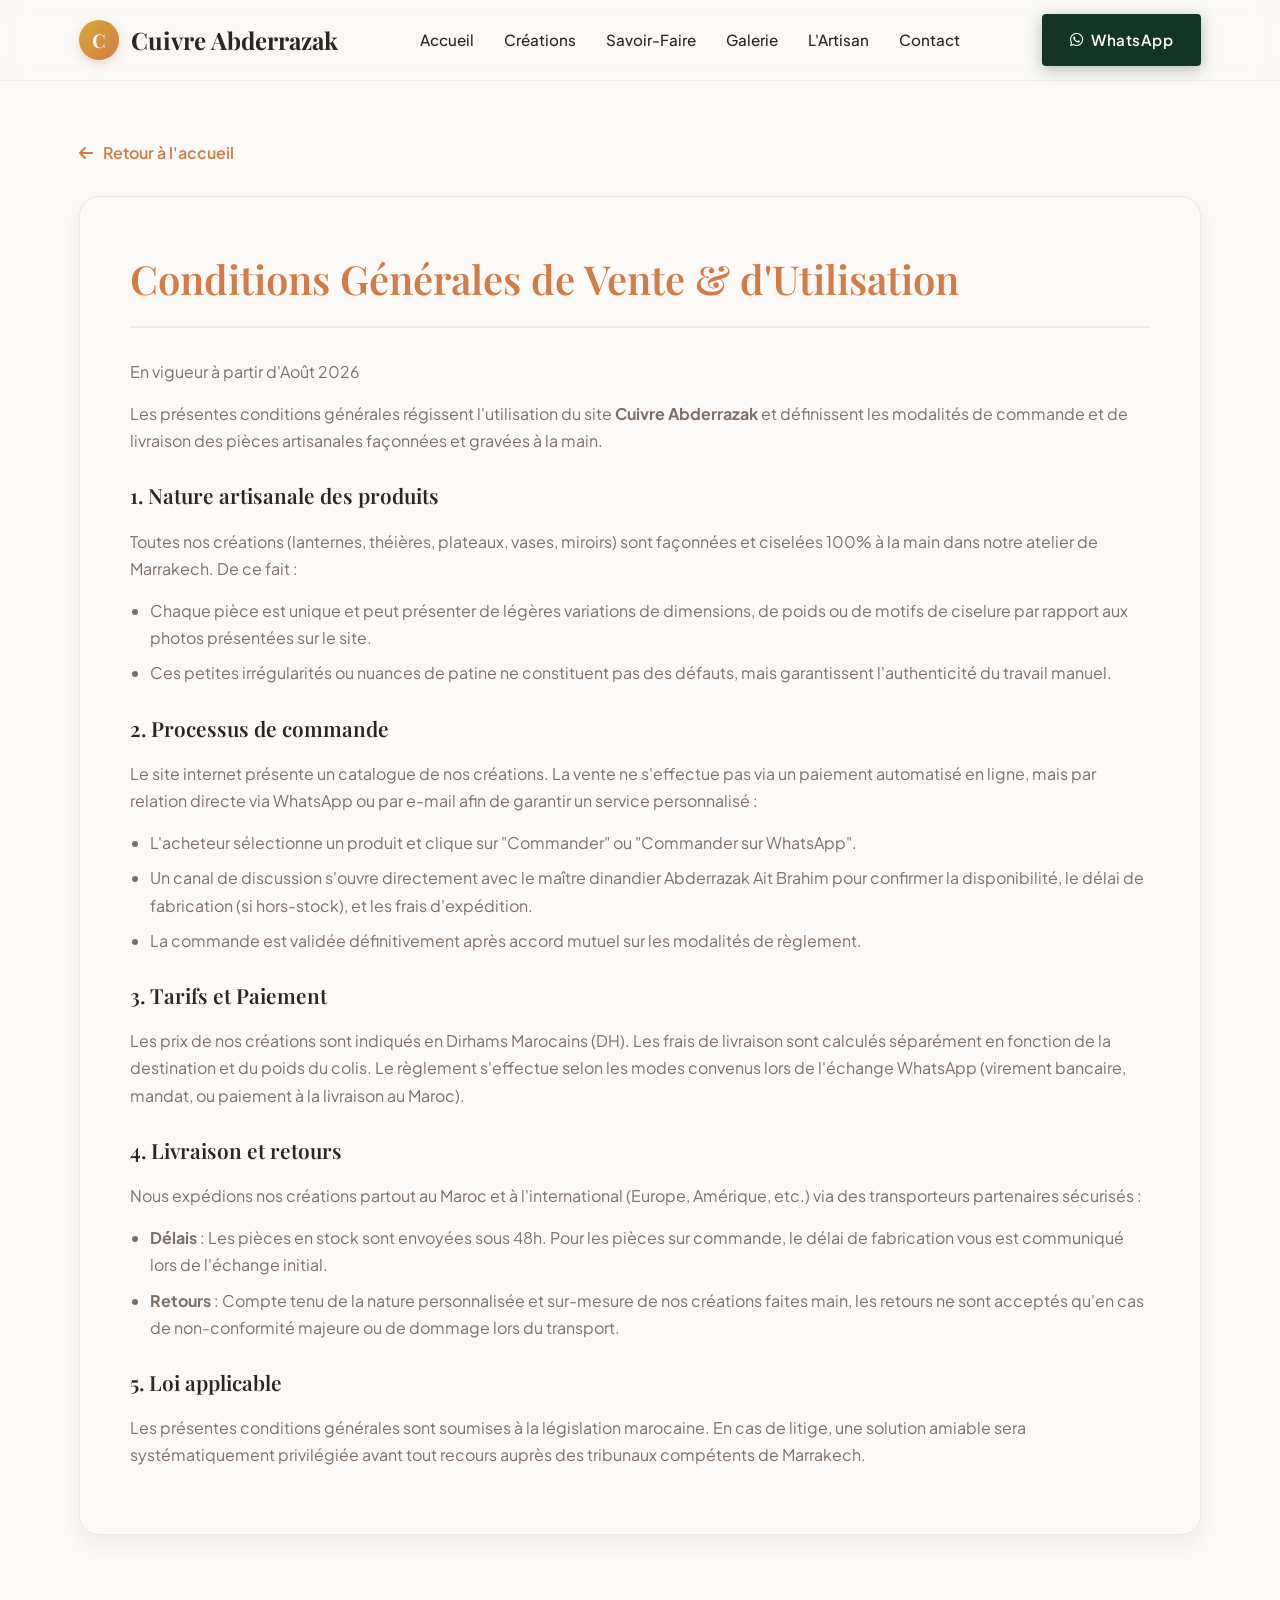
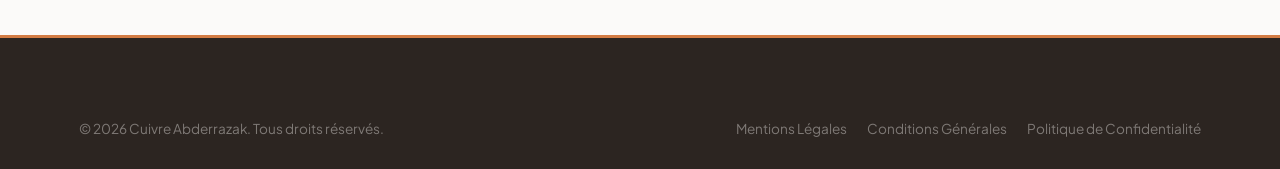
==== conditions-generales.html @ 9bb90248 "update website and add new images" ====
<!DOCTYPE html>
<html lang="fr">
<head>
    <meta charset="UTF-8">
    <meta name="viewport" content="width=device-width, initial-scale=1.0">
    <title>Conditions Générales - Cuivre Abderrazak</title>
    <!-- Google Fonts -->
    <link rel="preconnect" href="https://fonts.googleapis.com">
    <link rel="preconnect" href="https://fonts.gstatic.com" crossorigin>
    <!-- FontAwesome -->
    <link rel="stylesheet" href="https://cdnjs.cloudflare.com/ajax/libs/font-awesome/6.4.0/css/all.min.css">
    <!-- Custom CSS -->
    <link rel="stylesheet" href="styles.css">
    <style>
        .legal-section {
            padding: 140px 0 100px 0;
            background-color: var(--bg-primary);
        }
        .legal-card {
            background-color: var(--bg-primary);
            border: 1px solid rgba(210, 125, 70, 0.15);
            border-radius: var(--border-radius-lg);
            padding: 50px;
            box-shadow: var(--shadow-md);
        }
        .legal-card h1 {
            font-size: 2.5rem;
            color: var(--color-copper);
            margin-bottom: 30px;
            font-family: var(--font-heading);
            border-bottom: 2px solid var(--color-copper-alpha);
            padding-bottom: 15px;
        }
        .legal-card h3 {
            font-size: 1.3rem;
            color: var(--text-main);
            margin: 25px 0 15px 0;
            font-family: var(--font-heading);
        }
        .legal-card p, .legal-card ul {
            color: var(--text-muted);
            font-size: 1rem;
            margin-bottom: 15px;
            line-height: 1.7;
        }
        .legal-card ul {
            padding-left: 20px;
        }
        .legal-card li {
            margin-bottom: 8px;
        }
        .back-home {
            display: inline-flex;
            align-items: center;
            gap: 10px;
            color: var(--color-copper);
            font-weight: 600;
            margin-bottom: 30px;
            transition: var(--transition-fast);
        }
        .back-home:hover {
            color: var(--color-copper-dark);
            transform: translateX(-5px);
        }
    </style>
</head>
<body class="bg-textured">

    <!-- HEADER / NAVIGATION -->
    <header>
        <div class="container header-container">
            <a href="index.html" class="logo">
                <div class="logo-icon">C</div>
                <span>Cuivre Abderrazak</span>
            </a>
            <nav>
                <ul class="nav-links">
                    <li><a href="index.html#accueil">Accueil</a></li>
                    <li><a href="index.html#produits">Créations</a></li>
                    <li><a href="index.html#savoir-faire">Savoir-Faire</a></li>
                    <li><a href="index.html#galerie">Galerie</a></li>
                    <li><a href="index.html#a-propos">L'Artisan</a></li>
                    <li><a href="index.html#contact">Contact</a></li>
                </ul>
            </nav>
            <div class="nav-actions">
                <a href="https://wa.me/212670190161" target="_blank" class="btn btn-green btn-sm">
                    <i class="fa-brands fa-whatsapp"></i> WhatsApp
                </a>
            </div>
        </div>
    </header>

    <!-- LEGAL CONTENT -->
    <section class="legal-section">
        <div class="container">
            <a href="index.html" class="back-home"><i class="fa-solid fa-arrow-left"></i> Retour à l'accueil</a>
            
            <div class="legal-card">
                <h1>Conditions Générales de Vente & d'Utilisation</h1>
                <p>En vigueur à partir d'Août 2026</p>
                <p>
                    Les présentes conditions générales régissent l'utilisation du site <strong>Cuivre Abderrazak</strong> et définissent les modalités de commande et de livraison des pièces artisanales façonnées et gravées à la main.
                </p>

                <h3>1. Nature artisanale des produits</h3>
                <p>
                    Toutes nos créations (lanternes, théières, plateaux, vases, miroirs) sont façonnées et ciselées 100% à la main dans notre atelier de Marrakech. De ce fait :
                </p>
                <ul>
                    <li>Chaque pièce est unique et peut présenter de légères variations de dimensions, de poids ou de motifs de ciselure par rapport aux photos présentées sur le site.</li>
                    <li>Ces petites irrégularités ou nuances de patine ne constituent pas des défauts, mais garantissent l'authenticité du travail manuel.</li>
                </ul>

                <h3>2. Processus de commande</h3>
                <p>
                    Le site internet présente un catalogue de nos créations. La vente ne s'effectue pas via un paiement automatisé en ligne, mais par relation directe via WhatsApp ou par e-mail afin de garantir un service personnalisé :
                </p>
                <ul>
                    <li>L'acheteur sélectionne un produit et clique sur "Commander" ou "Commander sur WhatsApp".</li>
                    <li>Un canal de discussion s'ouvre directement avec le maître dinandier Abderrazak Ait Brahim pour confirmer la disponibilité, le délai de fabrication (si hors-stock), et les frais d'expédition.</li>
                    <li>La commande est validée définitivement après accord mutuel sur les modalités de règlement.</li>
                </ul>

                <h3>3. Tarifs et Paiement</h3>
                <p>
                    Les prix de nos créations sont indiqués en Dirhams Marocains (DH). Les frais de livraison sont calculés séparément en fonction de la destination et du poids du colis. Le règlement s'effectue selon les modes convenus lors de l'échange WhatsApp (virement bancaire, mandat, ou paiement à la livraison au Maroc).
                </p>

                <h3>4. Livraison et retours</h3>
                <p>
                    Nous expédions nos créations partout au Maroc et à l'international (Europe, Amérique, etc.) via des transporteurs partenaires sécurisés :
                </p>
                <ul>
                    <li><strong>Délais</strong> : Les pièces en stock sont envoyées sous 48h. Pour les pièces sur commande, le délai de fabrication vous est communiqué lors de l'échange initial.</li>
                    <li><strong>Retours</strong> : Compte tenu de la nature personnalisée et sur-mesure de nos créations faites main, les retours ne sont acceptés qu'en cas de non-conformité majeure ou de dommage lors du transport.</li>
                </ul>

                <h3>5. Loi applicable</h3>
                <p>
                    Les présentes conditions générales sont soumises à la législation marocaine. En cas de litige, une solution amiable sera systématiquement privilégiée avant tout recours auprès des tribunaux compétents de Marrakech.
                </p>
            </div>
        </div>
    </section>

    <!-- FOOTER -->
    <footer>
        <div class="container footer-bottom" style="border-top: none; padding-top: 0;">
            <p>&copy; 2026 Cuivre Abderrazak. Tous droits réservés.</p>
            <div class="footer-bottom-links">
                <a href="mentions-legales.html">Mentions Légales</a>
                <a href="conditions-generales.html">Conditions Générales</a>
                <a href="politique-confidentialite.html">Politique de Confidentialité</a>
            </div>
        </div>
    </footer>

</body>
</html>
---- styles.css ----
/* ==========================================================================
   DESIGN SYSTEM & VARIABLES
   ========================================================================== */
@import url('https://fonts.googleapis.com/css2?family=Plus+Jakarta+Sans:wght@300;400;500;600;700&family=Playfair+Display:ital,wght@0,400;0,500;0,600;0,700;1,400&display=swap');

:root {
    /* Colors */
    --bg-primary: hsl(38, 20%, 98%);      /* Off-white / Blanc cassé */
    --bg-secondary: hsl(38, 15%, 95%);    /* Warm sand / Sable chaud */
    --color-copper: hsl(23, 62%, 55%);    /* Main copper / Cuivre */
    --color-copper-dark: hsl(23, 62%, 40%);
    --color-copper-light: hsl(23, 62%, 75%);
    --color-copper-alpha: rgba(210, 125, 70, 0.15);
    --color-gold: hsl(45, 64%, 52%);      /* Moroccan Gold / Or */
    --color-gold-dark: hsl(45, 64%, 40%);
    --color-green: hsl(150, 49%, 14%);    /* Deep green / Vert profond */
    --color-green-light: hsl(150, 49%, 25%);
    --text-main: hsl(24, 15%, 15%);       /* Dark charcoal brown / Brun sombre */
    --text-muted: hsl(24, 10%, 45%);      /* Subdued brown / Muted text */
    --text-light: hsl(38, 20%, 98%);
    
    /* Layout & Shadows */
    --font-heading: 'Playfair Display', Georgia, serif;
    --font-body: 'Plus Jakarta Sans', sans-serif;
    --shadow-sm: 0 4px 6px rgba(44, 37, 32, 0.03);
    --shadow-md: 0 10px 25px rgba(44, 37, 32, 0.06);
    --shadow-lg: 0 20px 40px rgba(44, 37, 32, 0.1);
    --border-radius-sm: 4px;
    --border-radius-md: 10px;
    --border-radius-lg: 20px;
    --transition-smooth: 0.4s cubic-bezier(0.25, 1, 0.5, 1);
    --transition-fast: 0.2s ease;
    
    /* SVG Moroccan pattern background (Tileable) */
    --moroccan-pattern: url("data:image/svg+xml,%3Csvg width='80' height='80' viewBox='0 0 80 80' xmlns='http://www.w3.org/2000/svg'%3E%3Cpath d='M40 0l40 40-40 40L0 40zM40 10l30 30-30 30-30-30zm0 10l20 20-20 20-20-20zm0 10l10 10-10 10-10-10z' fill='%23d27d46' fill-opacity='0.02' fill-rule='evenodd'/%3E%3C/svg%3E");
}

/* ==========================================================================
   BASE STYLES & RESET
   ========================================================================== */
* {
    box-sizing: border-box;
    margin: 0;
    padding: 0;
}

html {
    scroll-behavior: smooth;
    font-size: 16px;
}

body {
    font-family: var(--font-body);
    background-color: var(--bg-primary);
    color: var(--text-main);
    line-height: 1.6;
    overflow-x: hidden;
}

/* Moroccan background texture layer on body or main wrappers */
.bg-textured {
    background-image: var(--moroccan-pattern);
    background-repeat: repeat;
}

h1, h2, h3, h4, h5, h6 {
    font-family: var(--font-heading);
    color: var(--text-main);
    font-weight: 600;
}

a {
    text-decoration: none;
    color: inherit;
    transition: var(--transition-fast);
}

img {
    max-width: 100%;
    height: auto;
    display: block;
}

input, textarea, select, button {
    font-family: inherit;
}

/* Container */
.container {
    width: 90%;
    max-width: 1200px;
    margin: 0 auto;
    padding: 0 15px;
}

/* Section Common Styles */
section {
    padding: 100px 0;
    position: relative;
}

.section-header {
    text-align: center;
    margin-bottom: 60px;
}

.section-header h2 {
    font-size: 2.5rem;
    position: relative;
    display: inline-block;
    padding-bottom: 15px;
    margin-bottom: 15px;
}

.section-header h2::after {
    content: '';
    position: absolute;
    bottom: 0;
    left: 50%;
    transform: translateX(-50%);
    width: 60px;
    height: 3px;
    background-color: var(--color-copper);
}

.section-header p {
    color: var(--text-muted);
    font-size: 1.1rem;
    max-width: 600px;
    margin: 0 auto;
}

/* Custom Scrollbar */
::-webkit-scrollbar {
    width: 10px;
}

::-webkit-scrollbar-track {
    background: var(--bg-primary);
}

::-webkit-scrollbar-thumb {
    background: var(--color-copper-light);
    border-radius: 5px;
}

::-webkit-scrollbar-thumb:hover {
    background: var(--color-copper);
}

/* Buttons */
.btn {
    display: inline-flex;
    align-items: center;
    justify-content: center;
    padding: 14px 28px;
    font-weight: 600;
    font-size: 0.95rem;
    border-radius: var(--border-radius-sm);
    cursor: pointer;
    transition: var(--transition-smooth);
    border: none;
    letter-spacing: 0.5px;
    gap: 8px;
}

.btn-primary {
    background-color: var(--color-copper);
    color: var(--text-light);
    box-shadow: 0 4px 15px rgba(210, 125, 70, 0.3);
}

.btn-primary:hover {
    background-color: var(--color-copper-dark);
    transform: translateY(-2px);
    box-shadow: 0 6px 20px rgba(210, 125, 70, 0.4);
}

.btn-secondary {
    background-color: transparent;
    color: var(--text-main);
    border: 2px solid var(--color-copper);
}

.btn-secondary:hover {
    background-color: var(--color-copper);
    color: var(--text-light);
    transform: translateY(-2px);
}

.btn-green {
    background-color: var(--color-green);
    color: var(--text-light);
    box-shadow: 0 4px 15px rgba(18, 53, 36, 0.3);
}

.btn-green:hover {
    background-color: var(--color-green-light);
    transform: translateY(-2px);
}

.btn-link {
    background: none;
    border: none;
    color: var(--color-copper);
    padding: 0;
    font-weight: 600;
    position: relative;
}

.btn-link::after {
    content: '';
    position: absolute;
    width: 100%;
    transform: scaleX(0);
    height: 2px;
    bottom: -2px;
    left: 0;
    background-color: var(--color-copper);
    transform-origin: bottom right;
    transition: transform 0.25s ease-out;
}

.btn-link:hover::after {
    transform: scaleX(1);
    transform-origin: bottom left;
}

/* ==========================================================================
   HEADER & NAVIGATION
   ========================================================================== */
header {
    position: fixed;
    top: 0;
    left: 0;
    width: 100%;
    z-index: 1000;
    background-color: rgba(250, 248, 245, 0.85);
    backdrop-filter: blur(12px);
    -webkit-backdrop-filter: blur(12px);
    border-bottom: 1px solid rgba(210, 125, 70, 0.1);
    transition: var(--transition-smooth);
}

header.scrolled {
    padding: 10px 0;
    box-shadow: var(--shadow-sm);
}

.header-container {
    display: flex;
    justify-content: space-between;
    align-items: center;
    height: 80px;
}

.logo {
    display: flex;
    align-items: center;
    gap: 12px;
    font-family: var(--font-heading);
    font-weight: 700;
    font-size: 1.5rem;
    color: var(--text-main);
}

.logo-icon {
    width: 40px;
    height: 40px;
    border-radius: 50%;
    background: linear-gradient(135deg, var(--color-gold), var(--color-copper));
    display: flex;
    align-items: center;
    justify-content: center;
    color: var(--text-light);
    font-size: 1.2rem;
    box-shadow: 0 4px 10px rgba(210, 125, 70, 0.25);
}

.nav-links {
    display: flex;
    gap: 30px;
    list-style: none;
}

.nav-links a {
    font-weight: 500;
    font-size: 0.95rem;
    padding: 8px 0;
    position: relative;
}

.nav-links a::after {
    content: '';
    position: absolute;
    bottom: 0;
    left: 0;
    width: 100%;
    height: 2px;
    background-color: var(--color-copper);
    transform: scaleX(0);
    transition: var(--transition-smooth);
    transform-origin: right;
}

.nav-links a:hover {
    color: var(--color-copper);
}

.nav-links a:hover::after {
    transform: scaleX(1);
    transform-origin: left;
}

.nav-actions {
    display: flex;
    align-items: center;
    gap: 20px;
}

/* Burger Menu Mobile */
.burger-menu {
    display: none;
    flex-direction: column;
    justify-content: space-between;
    width: 24px;
    height: 18px;
    background: transparent;
    border: none;
    cursor: pointer;
    z-index: 1010;
}

.burger-menu span {
    width: 100%;
    height: 2px;
    background-color: var(--text-main);
    transition: var(--transition-smooth);
}

/* Active Burger Animation */
.burger-menu.active span:nth-child(1) {
    transform: translateY(8px) rotate(45deg);
}

.burger-menu.active span:nth-child(2) {
    opacity: 0;
}

.burger-menu.active span:nth-child(3) {
    transform: translateY(-8px) rotate(-45deg);
}

/* ==========================================================================
   HERO SECTION
   ========================================================================== */
.hero {
    min-height: 100vh;
    display: flex;
    align-items: center;
    padding-top: 100px;
    background-color: var(--bg-primary);
}

.hero-grid {
    display: grid;
    grid-template-columns: 1.1fr 0.9fr;
    gap: 50px;
    align-items: center;
}

.hero-content {
    opacity: 0;
    transform: translateY(30px);
    animation: fadeInUp 1s forwards var(--transition-smooth);
}

.welcome-text {
    font-size: 1.15rem;
    font-weight: 600;
    color: var(--color-copper-light);
    margin-bottom: 8px;
    letter-spacing: 1px;
}

.hero-tagline {
    font-size: 0.85rem;
    text-transform: uppercase;
    letter-spacing: 3px;
    color: var(--color-copper);
    font-weight: 700;
    margin-bottom: 20px;
    display: inline-flex;
    align-items: center;
    gap: 10px;
}

.hero-tagline::after {
    content: '';
    width: 40px;
    height: 1px;
    background-color: var(--color-copper);
}

.hero-content h1 {
    font-size: 3.5rem;
    line-height: 1.15;
    margin-bottom: 25px;
    color: var(--text-main);
}

.hero-content h1 span {
    color: var(--color-copper);
    position: relative;
    display: inline-block;
}

.hero-content h1 span::after {
    content: '';
    position: absolute;
    bottom: 5px;
    left: 0;
    width: 100%;
    height: 8px;
    background-color: var(--color-copper-alpha);
    z-index: -1;
}

.hero-description {
    font-size: 1.15rem;
    color: var(--text-muted);
    margin-bottom: 40px;
    max-width: 550px;
}

.hero-buttons {
    display: flex;
    gap: 20px;
}

.hero-image-wrapper {
    position: relative;
    opacity: 0;
    transform: scale(0.95);
    animation: scaleUp 1.2s forwards var(--transition-smooth);
    animation-delay: 0.2s;
}

.hero-image-frame {
    position: relative;
    border-radius: var(--border-radius-lg);
    overflow: hidden;
    box-shadow: var(--shadow-lg);
    aspect-ratio: 4/5;
}

.hero-image-frame img {
    width: 100%;
    height: 100%;
    object-fit: cover;
    transition: transform 6s ease;
}

.hero-image-wrapper:hover .hero-image-frame img {
    transform: scale(1.08);
}

/* Decorative overlays */
.hero-deco-border {
    position: absolute;
    top: -20px;
    right: -20px;
    bottom: 20px;
    left: 20px;
    border: 2px solid var(--color-gold);
    border-radius: var(--border-radius-lg);
    z-index: -1;
    pointer-events: none;
    transition: var(--transition-smooth);
}

.hero-image-wrapper:hover .hero-deco-border {
    transform: translate(10px, -10px);
}

.hero-experience-badge {
    position: absolute;
    bottom: 30px;
    left: -30px;
    background-color: var(--text-main);
    color: var(--text-light);
    padding: 20px;
    border-radius: var(--border-radius-md);
    box-shadow: var(--shadow-lg);
    display: flex;
    flex-direction: column;
    align-items: center;
    border-left: 4px solid var(--color-copper);
    z-index: 10;
}

.hero-experience-number {
    font-family: var(--font-heading);
    font-size: 2.2rem;
    font-weight: 700;
    color: var(--color-gold);
    line-height: 1;
}

.hero-experience-text {
    font-size: 0.75rem;
    text-transform: uppercase;
    letter-spacing: 1px;
    margin-top: 5px;
    text-align: center;
}

/* ==========================================================================
   PRODUCTS SECTION
   ========================================================================== */
.products-filter {
    display: flex;
    justify-content: center;
    gap: 15px;
    margin-bottom: 50px;
    flex-wrap: wrap;
}

.filter-btn {
    background-color: transparent;
    border: 1px solid rgba(44, 37, 32, 0.15);
    padding: 10px 24px;
    font-size: 0.9rem;
    font-weight: 500;
    border-radius: 30px;
    cursor: pointer;
    transition: var(--transition-smooth);
}

.filter-btn.active, .filter-btn:hover {
    background-color: var(--color-copper);
    border-color: var(--color-copper);
    color: var(--text-light);
    box-shadow: 0 4px 10px rgba(210, 125, 70, 0.2);
}

.products-grid {
    display: grid;
    grid-template-columns: repeat(auto-fill, minmax(280px, 1fr));
    gap: 30px;
}

.product-card {
    background-color: var(--bg-primary);
    border-radius: var(--border-radius-md);
    overflow: hidden;
    box-shadow: var(--shadow-sm);
    transition: var(--transition-smooth);
    border: 1px solid rgba(44, 37, 32, 0.05);
    display: flex;
    flex-direction: column;
}

.product-card:hover {
    transform: translateY(-8px);
    box-shadow: var(--shadow-lg);
    border-color: var(--color-copper-alpha);
}

.product-image-container {
    position: relative;
    overflow: hidden;
    aspect-ratio: 1/1;
    background-color: var(--bg-secondary);
}

.product-image-container img {
    width: 100%;
    height: 100%;
    object-fit: cover;
    transition: transform 0.6s cubic-bezier(0.25, 1, 0.5, 1);
}

.product-card:hover .product-image-container img {
    transform: scale(1.08);
}

.product-badge {
    position: absolute;
    top: 15px;
    left: 15px;
    background-color: var(--color-gold);
    color: var(--text-light);
    font-size: 0.75rem;
    font-weight: 600;
    padding: 5px 12px;
    border-radius: 20px;
    text-transform: uppercase;
    letter-spacing: 0.5px;
}

.product-overlay {
    position: absolute;
    top: 0;
    left: 0;
    width: 100%;
    height: 100%;
    background-color: rgba(44, 37, 32, 0.4);
    opacity: 0;
    display: flex;
    align-items: center;
    justify-content: center;
    transition: var(--transition-smooth);
}

.product-card:hover .product-overlay {
    opacity: 1;
}

.product-content {
    padding: 25px;
    display: flex;
    flex-direction: column;
    flex-grow: 1;
}

.product-meta {
    display: flex;
    justify-content: space-between;
    align-items: baseline;
    margin-bottom: 12px;
}

.product-title {
    font-size: 1.25rem;
    font-weight: 600;
    margin-bottom: 0;
}

.product-price {
    font-family: var(--font-body);
    font-weight: 700;
    color: var(--color-copper);
    font-size: 1.15rem;
}

.product-description {
    color: var(--text-muted);
    font-size: 0.9rem;
    margin-bottom: 20px;
    line-height: 1.5;
    flex-grow: 1;
}

.product-actions {
    display: flex;
    gap: 10px;
}

.product-actions .btn {
    flex: 1;
    padding: 10px 15px;
    font-size: 0.85rem;
}

/* ==========================================================================
   PRODUCT DETAIL MODAL
   ========================================================================== */
.modal {
    position: fixed;
    top: 0;
    left: 0;
    width: 100%;
    height: 100%;
    z-index: 2000;
    display: flex;
    align-items: center;
    justify-content: center;
    opacity: 0;
    pointer-events: none;
    transition: opacity 0.4s ease;
}

.modal.active {
    opacity: 1;
    pointer-events: all;
}

.modal-backdrop {
    position: absolute;
    top: 0;
    left: 0;
    width: 100%;
    height: 100%;
    background-color: rgba(44, 37, 32, 0.65);
    backdrop-filter: blur(8px);
}

.modal-content {
    position: relative;
    background-color: var(--bg-primary);
    width: 90%;
    max-width: 950px;
    max-height: 90vh;
    border-radius: var(--border-radius-lg);
    box-shadow: var(--shadow-lg);
    overflow-y: auto;
    z-index: 10;
    transform: translateY(40px) scale(0.95);
    transition: transform 0.4s cubic-bezier(0.25, 1, 0.5, 1);
    display: grid;
    grid-template-columns: 1fr 1.1fr;
    border: 1px solid rgba(210, 125, 70, 0.2);
}

.modal.active .modal-content {
    transform: translateY(0) scale(1);
}

.modal-close-btn {
    position: absolute;
    top: 20px;
    right: 20px;
    background-color: var(--bg-primary);
    border: 1px solid rgba(44, 37, 32, 0.1);
    width: 40px;
    height: 40px;
    border-radius: 50%;
    display: flex;
    align-items: center;
    justify-content: center;
    cursor: pointer;
    z-index: 20;
    transition: var(--transition-smooth);
    box-shadow: var(--shadow-sm);
}

.modal-close-btn:hover {
    background-color: var(--color-copper);
    color: var(--text-light);
    transform: rotate(90deg);
}

.modal-gallery-wrapper {
    padding: 30px;
    background-color: var(--bg-secondary);
    display: flex;
    flex-direction: column;
    justify-content: center;
    gap: 15px;
}

.modal-main-image-container {
    aspect-ratio: 1/1;
    border-radius: var(--border-radius-md);
    overflow: hidden;
    box-shadow: var(--shadow-sm);
    background-color: white;
}

.modal-main-image-container img {
    width: 100%;
    height: 100%;
    object-fit: cover;
}

.modal-thumbnails {
    display: flex;
    gap: 10px;
}

.thumbnail-btn {
    width: 70px;
    height: 70px;
    border-radius: var(--border-radius-sm);
    overflow: hidden;
    border: 2px solid transparent;
    cursor: pointer;
    background-color: white;
    padding: 0;
    transition: var(--transition-fast);
}

.thumbnail-btn.active {
    border-color: var(--color-copper);
}

.thumbnail-btn img {
    width: 100%;
    height: 100%;
    object-fit: cover;
}

.modal-details {
    padding: 50px 40px;
    display: flex;
    flex-direction: column;
    justify-content: space-between;
}

.modal-category {
    font-size: 0.8rem;
    text-transform: uppercase;
    letter-spacing: 2px;
    color: var(--color-copper);
    font-weight: 700;
    margin-bottom: 10px;
}

.modal-title {
    font-size: 2.2rem;
    line-height: 1.2;
    margin-bottom: 15px;
}

.modal-price {
    font-size: 1.5rem;
    font-weight: 700;
    color: var(--color-copper);
    margin-bottom: 25px;
}

.modal-divider {
    height: 1px;
    background-color: rgba(44, 37, 32, 0.1);
    margin-bottom: 25px;
}

.modal-description {
    color: var(--text-muted);
    font-size: 0.95rem;
    margin-bottom: 30px;
}

.modal-specifications {
    display: grid;
    grid-template-columns: 1fr 1fr;
    gap: 15px;
    margin-bottom: 35px;
    font-size: 0.9rem;
}

.spec-item {
    display: flex;
    flex-direction: column;
}

.spec-label {
    font-weight: 500;
    color: var(--text-muted);
    font-size: 0.8rem;
    text-transform: uppercase;
}

.spec-value {
    font-weight: 600;
    color: var(--text-main);
    margin-top: 2px;
}

.modal-actions {
    display: flex;
    gap: 15px;
}

.modal-actions .btn {
    flex: 1;
}

/* ==========================================================================
   SAVOIR-FAIRE SECTION (PROCESS)
   ========================================================================== */
.savoir-faire {
    background-color: var(--bg-secondary);
}

.process-timeline {
    position: relative;
    display: flex;
    justify-content: space-between;
    align-items: flex-start;
    max-width: 1000px;
    margin: 50px auto 0 auto;
}

/* Line connecting process items */
.process-timeline::after {
    content: '';
    position: absolute;
    top: 50px;
    left: 5%;
    right: 5%;
    height: 2px;
    background: repeating-linear-gradient(to right, var(--color-copper-light) 0, var(--color-copper-light) 10px, transparent 10px, transparent 15px);
    z-index: 1;
}

.process-step {
    position: relative;
    flex: 1;
    display: flex;
    flex-direction: column;
    align-items: center;
    text-align: center;
    z-index: 2;
    padding: 0 10px;
}

.process-icon-wrapper {
    width: 100px;
    height: 100px;
    border-radius: 50%;
    background-color: var(--bg-primary);
    border: 2px solid var(--color-copper-light);
    display: flex;
    align-items: center;
    justify-content: center;
    font-size: 1.8rem;
    color: var(--color-copper);
    margin-bottom: 20px;
    box-shadow: var(--shadow-sm);
    transition: var(--transition-smooth);
}

.process-step:hover .process-icon-wrapper {
    background-color: var(--color-copper);
    color: var(--text-light);
    border-color: var(--color-copper);
    transform: scale(1.1);
    box-shadow: 0 10px 20px rgba(210, 125, 70, 0.25);
}

.process-number {
    position: absolute;
    top: -5px;
    right: 5px;
    width: 28px;
    height: 28px;
    border-radius: 50%;
    background-color: var(--color-gold);
    color: var(--text-light);
    font-size: 0.8rem;
    font-weight: 700;
    display: flex;
    align-items: center;
    justify-content: center;
    box-shadow: var(--shadow-sm);
}

.process-step h3 {
    font-size: 1.15rem;
    margin-bottom: 8px;
    font-weight: 600;
}

.process-step p {
    font-size: 0.85rem;
    color: var(--text-muted);
    line-height: 1.4;
}

/* ==========================================================================
   GALLERY SECTION
   ========================================================================== */
.gallery-grid {
    display: grid;
    grid-template-columns: repeat(4, 1fr);
    grid-gap: 20px;
    grid-auto-flow: dense;
}

.gallery-item {
    position: relative;
    overflow: hidden;
    border-radius: var(--border-radius-md);
    box-shadow: var(--shadow-sm);
    aspect-ratio: 1/1;
    cursor: pointer;
    transition: var(--transition-smooth);
}

.gallery-item.wide {
    grid-column: span 2;
}

.gallery-item.tall {
    grid-row: span 2;
    aspect-ratio: 1/2;
}

.gallery-item img {
    width: 100%;
    height: 100%;
    object-fit: cover;
    transition: transform 0.6s cubic-bezier(0.25, 1, 0.5, 1);
}

.gallery-item:hover img {
    transform: scale(1.08);
}

.gallery-overlay {
    position: absolute;
    top: 0;
    left: 0;
    width: 100%;
    height: 100%;
    background: linear-gradient(to top, rgba(44, 37, 32, 0.7), transparent);
    opacity: 0;
    display: flex;
    align-items: flex-end;
    padding: 25px;
    transition: var(--transition-smooth);
}

.gallery-item:hover .gallery-overlay {
    opacity: 1;
}

.gallery-info {
    color: var(--text-light);
    transform: translateY(10px);
    transition: var(--transition-smooth);
}

.gallery-item:hover .gallery-info {
    transform: translateY(0);
}

.gallery-info h4 {
    color: var(--text-light);
    font-size: 1.1rem;
    margin-bottom: 5px;
}

.gallery-info p {
    font-size: 0.8rem;
    color: var(--color-gold);
    text-transform: uppercase;
    letter-spacing: 1px;
}

/* ==========================================================================
   ABOUT SECTION
   ========================================================================== */
.about {
    background-color: var(--bg-secondary);
}

.about-grid {
    display: grid;
    grid-template-columns: 0.9fr 1.1fr;
    gap: 60px;
    align-items: center;
}

.about-image-wrapper {
    position: relative;
}

.about-image-frame {
    border-radius: var(--border-radius-lg);
    overflow: hidden;
    box-shadow: var(--shadow-lg);
    aspect-ratio: 4/5;
    border: 1px solid rgba(210, 125, 70, 0.15);
}

.about-image-frame img {
    width: 100%;
    height: 100%;
    object-fit: cover;
}

.about-deco-square {
    position: absolute;
    bottom: -30px;
    right: -30px;
    width: 180px;
    height: 180px;
    background-image: var(--moroccan-pattern);
    border: 2px solid var(--color-copper-light);
    z-index: -1;
    border-radius: var(--border-radius-md);
}

.about-content h3 {
    font-size: 2rem;
    margin-bottom: 25px;
    line-height: 1.3;
}

.about-content h3 span {
    color: var(--color-copper);
}

.about-story {
    font-size: 1.05rem;
    color: var(--text-muted);
    margin-bottom: 30px;
}

.about-highlights {
    display: grid;
    grid-template-columns: 1fr 1fr;
    gap: 20px;
    margin-bottom: 35px;
}

.highlight-box {
    display: flex;
    gap: 15px;
    align-items: flex-start;
}

.highlight-icon {
    font-size: 1.5rem;
    color: var(--color-copper);
    background-color: var(--bg-primary);
    width: 45px;
    height: 45px;
    border-radius: 50%;
    display: flex;
    align-items: center;
    justify-content: center;
    box-shadow: var(--shadow-sm);
    flex-shrink: 0;
}

.highlight-box h4 {
    font-size: 1rem;
    font-weight: 600;
    margin-bottom: 5px;
}

.highlight-box p {
    font-size: 0.85rem;
    color: var(--text-muted);
}

.artisan-signature {
    margin-top: 30px;
    display: flex;
    align-items: center;
    gap: 20px;
}

.artisan-name {
    font-family: var(--font-heading);
    font-weight: 700;
    font-size: 1.25rem;
}

.artisan-title {
    font-size: 0.85rem;
    color: var(--text-muted);
    text-transform: uppercase;
    letter-spacing: 1px;
}

/* ==========================================================================
   LOCATION SECTION (MAP & HOURS)
   ========================================================================== */
.location-grid {
    display: grid;
    grid-template-columns: 1.1fr 0.9fr;
    gap: 50px;
    align-items: stretch;
}

.map-wrapper {
    height: 450px;
    border-radius: var(--border-radius-lg);
    overflow: hidden;
    box-shadow: var(--shadow-lg);
    border: 1px solid rgba(210, 125, 70, 0.15);
}

/* Leaflet customized styling */
.leaflet-container {
    height: 100%;
    width: 100%;
}

.location-info-card {
    background-color: var(--bg-primary);
    border: 1px solid rgba(44, 37, 32, 0.08);
    border-radius: var(--border-radius-lg);
    padding: 40px;
    box-shadow: var(--shadow-md);
    display: flex;
    flex-direction: column;
    justify-content: space-between;
}

.location-details {
    margin-bottom: 30px;
}

.location-item {
    display: flex;
    gap: 15px;
    margin-bottom: 25px;
    align-items: flex-start;
}

.location-icon {
    font-size: 1.3rem;
    color: var(--color-copper);
    margin-top: 3px;
}

.location-item h4 {
    font-size: 0.9rem;
    font-weight: 700;
    text-transform: uppercase;
    letter-spacing: 1px;
    color: var(--text-muted);
    margin-bottom: 5px;
}

.location-item p {
    font-size: 1.05rem;
    color: var(--text-main);
}

.opening-hours {
    border-top: 1px solid rgba(44, 37, 32, 0.1);
    padding-top: 25px;
}

.opening-hours h3 {
    font-size: 1.3rem;
    margin-bottom: 20px;
    display: flex;
    align-items: center;
    gap: 10px;
}

.hours-table {
    width: 100%;
}

.hours-row {
    display: flex;
    justify-content: space-between;
    padding: 8px 0;
    font-size: 0.95rem;
    border-bottom: 1px dashed rgba(44, 37, 32, 0.08);
}

.hours-row:last-child {
    border-bottom: none;
}

.hours-day {
    font-weight: 500;
}

.hours-time {
    color: var(--color-copper);
    font-weight: 600;
}

/* ==========================================================================
   CONTACT SECTION
   ========================================================================== */
.contact {
    background-color: var(--bg-primary);
}

.contact-grid {
    display: grid;
    grid-template-columns: 1fr 1fr;
    gap: 60px;
}

.contact-info-side {
    display: flex;
    flex-direction: column;
    justify-content: space-between;
}

.contact-intro h3 {
    font-size: 2rem;
    margin-bottom: 20px;
}

.contact-intro p {
    color: var(--text-muted);
    font-size: 1.05rem;
    margin-bottom: 40px;
    max-width: 450px;
}

.social-connect {
    margin-top: 40px;
}

.social-connect h4 {
    font-size: 0.9rem;
    text-transform: uppercase;
    letter-spacing: 2px;
    color: var(--text-muted);
    margin-bottom: 20px;
}

.social-buttons {
    display: flex;
    gap: 15px;
}

.social-btn {
    width: 50px;
    height: 50px;
    border-radius: 50%;
    background-color: var(--bg-secondary);
    display: flex;
    align-items: center;
    justify-content: center;
    font-size: 1.3rem;
    color: var(--text-main);
    box-shadow: var(--shadow-sm);
    transition: var(--transition-smooth);
}

.social-btn:hover {
    background-color: var(--color-copper);
    color: var(--text-light);
    transform: translateY(-5px);
    box-shadow: 0 8px 15px rgba(210, 125, 70, 0.25);
}

.social-btn.whatsapp-btn:hover {
    background-color: #25D366;
}

.social-btn.instagram-btn:hover {
    background: radial-gradient(circle at 30% 107%, #fdf497 0%, #fdf497 5%, #fd5949 45%,#d6249f 60%,#285AEB 90%);
}

.social-btn.facebook-btn:hover {
    background-color: #1877F2;
}

.contact-form-wrapper {
    background-color: var(--bg-secondary);
    padding: 50px;
    border-radius: var(--border-radius-lg);
    box-shadow: var(--shadow-md);
    border: 1px solid rgba(210, 125, 70, 0.15);
}

.form-group {
    margin-bottom: 25px;
}

.form-group label {
    display: block;
    font-size: 0.85rem;
    font-weight: 600;
    text-transform: uppercase;
    letter-spacing: 1px;
    color: var(--text-muted);
    margin-bottom: 8px;
}

.form-control {
    width: 100%;
    background-color: var(--bg-primary);
    border: 1px solid rgba(44, 37, 32, 0.1);
    border-radius: var(--border-radius-sm);
    padding: 14px 18px;
    font-size: 0.95rem;
    color: var(--text-main);
    transition: var(--transition-fast);
}

.form-control:focus {
    outline: none;
    border-color: var(--color-copper);
    box-shadow: 0 0 0 3px var(--color-copper-alpha);
}

textarea.form-control {
    resize: vertical;
    min-height: 120px;
}

.form-message {
    padding: 15px;
    border-radius: var(--border-radius-sm);
    margin-bottom: 20px;
    display: none;
    font-size: 0.9rem;
    font-weight: 500;
}

.form-message.success {
    display: block;
    background-color: rgba(18, 53, 36, 0.1);
    color: var(--color-green);
    border: 1px solid rgba(18, 53, 36, 0.2);
}

.form-message.error {
    display: block;
    background-color: rgba(220, 53, 69, 0.1);
    color: #dc3545;
    border: 1px solid rgba(220, 53, 69, 0.2);
}

/* ==========================================================================
   FOOTER
   ========================================================================== */
footer {
    background-color: var(--text-main);
    color: var(--text-light);
    padding: 80px 0 30px 0;
    border-top: 3px solid var(--color-copper);
}

.footer-grid {
    display: grid;
    grid-template-columns: 1.2fr 0.8fr 1fr 1fr;
    gap: 50px;
    margin-bottom: 60px;
}

.footer-brand .logo {
    color: var(--text-light);
    margin-bottom: 20px;
}

.footer-brand p {
    color: rgba(250, 248, 245, 0.6);
    font-size: 0.95rem;
    line-height: 1.6;
    margin-bottom: 25px;
}

.footer-links h3, .footer-contact h3, .footer-social h3 {
    color: var(--text-light);
    font-size: 1.15rem;
    font-weight: 600;
    margin-bottom: 25px;
    position: relative;
    padding-bottom: 10px;
}

.footer-links h3::after, .footer-contact h3::after, .footer-social h3::after {
    content: '';
    position: absolute;
    bottom: 0;
    left: 0;
    width: 30px;
    height: 2px;
    background-color: var(--color-copper);
}

.footer-links ul {
    list-style: none;
}

.footer-links ul li {
    margin-bottom: 12px;
}

.footer-links ul li a {
    color: rgba(250, 248, 245, 0.6);
    font-size: 0.95rem;
    transition: var(--transition-fast);
}

.footer-links ul li a:hover {
    color: var(--color-gold);
    padding-left: 5px;
}

.footer-contact-list {
    list-style: none;
}

.footer-contact-list li {
    display: flex;
    gap: 12px;
    margin-bottom: 15px;
    color: rgba(250, 248, 245, 0.6);
    font-size: 0.95rem;
    align-items: flex-start;
}

.footer-contact-list li i {
    color: var(--color-copper);
    margin-top: 4px;
}

.footer-social-links {
    display: flex;
    gap: 15px;
}

.footer-social-btn {
    width: 42px;
    height: 42px;
    border-radius: 50%;
    background-color: rgba(250, 248, 245, 0.08);
    display: flex;
    align-items: center;
    justify-content: center;
    font-size: 1.1rem;
    color: var(--text-light);
    transition: var(--transition-smooth);
}

.footer-social-btn:hover {
    background-color: var(--color-copper);
    transform: translateY(-3px);
}

.footer-bottom {
    border-top: 1px solid rgba(250, 248, 245, 0.1);
    padding-top: 30px;
    display: flex;
    justify-content: space-between;
    align-items: center;
    flex-wrap: wrap;
    gap: 15px;
}

.footer-bottom p {
    color: rgba(250, 248, 245, 0.4);
    font-size: 0.85rem;
}

.footer-bottom-links {
    display: flex;
    gap: 20px;
}

.footer-bottom-links a {
    color: rgba(250, 248, 245, 0.4);
    font-size: 0.85rem;
}

.footer-bottom-links a:hover {
    color: var(--color-gold);
}

/* ==========================================================================
   ANIMATIONS
   ========================================================================== */
@keyframes fadeInUp {
    to {
        opacity: 1;
        transform: translateY(0);
    }
}

@keyframes scaleUp {
    to {
        opacity: 1;
        transform: scale(1);
    }
}

/* ==========================================================================
   RESPONSIVE MEDIA QUERIES
   ========================================================================== */

/* Large Tablets & Desktop */
@media (max-width: 1024px) {
    h1 { font-size: 3rem !important; }
    .hero-grid {
        grid-template-columns: 1fr;
        gap: 40px;
        text-align: center;
    }
    .hero-tagline {
        justify-content: center;
    }
    .hero-tagline::after {
        display: none;
    }
    .hero-content {
        display: flex;
        flex-direction: column;
        align-items: center;
    }
    .hero-image-wrapper {
        max-width: 500px;
        margin: 0 auto;
        width: 100%;
    }
    .hero-experience-badge {
        left: 0;
    }
    .about-grid {
        grid-template-columns: 1fr;
        gap: 50px;
    }
    .about-image-wrapper {
        max-width: 500px;
        margin: 0 auto;
        width: 100%;
    }
    .location-grid {
        grid-template-columns: 1fr;
        gap: 30px;
    }
    .map-wrapper {
        height: 350px;
        order: 1;
    }
    .location-info-card {
        order: 2;
    }
    .footer-grid {
        grid-template-columns: 1fr 1fr;
        gap: 40px;
    }
}

/* Mobile & Small Tablets */
@media (max-width: 768px) {
    section {
        padding: 60px 0;
    }
    .section-header {
        margin-bottom: 40px;
    }
    .section-header h2 {
        font-size: 2rem;
    }
    .header-container {
        height: 70px;
    }
    
    /* Navigation burger interaction */
    .burger-menu {
        display: flex;
    }
    
    .nav-links {
        position: fixed;
        top: 0;
        right: -100%;
        width: 80%;
        max-width: 320px;
        height: 100vh;
        background-color: var(--bg-primary);
        box-shadow: var(--shadow-lg);
        flex-direction: column;
        justify-content: center;
        align-items: center;
        gap: 30px;
        z-index: 1005;
        transition: right var(--transition-smooth);
        border-left: 1px solid rgba(210, 125, 70, 0.1);
    }
    
    .nav-links.active {
        right: 0;
    }
    
    .nav-actions {
        display: none; /* Hide secondary buttons on mobile, keep clean */
    }
    
    .hero-content h1 {
        font-size: 2.2rem !important;
    }
    
    .hero-buttons {
        flex-direction: column;
        width: 100%;
        gap: 15px;
    }
    
    .hero-buttons .btn {
        width: 100%;
    }
    
    .modal-content {
        grid-template-columns: 1fr;
        width: 95%;
        max-height: 95vh;
    }
    
    .modal-details {
        padding: 30px 25px;
    }
    
    /* Savoir-faire Process Timeline layout to vertical */
    .process-timeline {
        flex-direction: column;
        align-items: center;
        gap: 40px;
        margin-top: 30px;
    }
    
    .process-timeline::after {
        top: 0;
        left: 50px;
        right: auto;
        bottom: 0;
        width: 2px;
        height: 90%;
        transform: translateX(-50%);
        background: repeating-linear-gradient(to bottom, var(--color-copper-light) 0, var(--color-copper-light) 10px, transparent 10px, transparent 15px);
    }
    
    .process-step {
        flex-direction: row;
        text-align: left;
        align-items: center;
        width: 100%;
        max-width: 450px;
        padding: 0;
    }
    
    .process-icon-wrapper {
        margin-bottom: 0;
        margin-right: 25px;
        flex-shrink: 0;
    }
    
    .process-number {
        top: 0;
        right: auto;
        left: -5px;
    }
    
    /* Gallery grid layout to vertical */
    .gallery-grid {
        grid-template-columns: repeat(2, 1fr);
    }
    
    .gallery-item.wide {
        grid-column: span 2;
    }
    
    .gallery-item.tall {
        grid-row: span 1;
        aspect-ratio: 1/1;
    }
    
    .contact-grid {
        grid-template-columns: 1fr;
        gap: 40px;
    }
    
    .contact-form-wrapper {
        padding: 30px 20px;
    }
}

@media (max-width: 480px) {
    .gallery-grid {
        grid-template-columns: 1fr;
    }
    
    .gallery-item.wide {
        grid-column: span 1;
    }
    
    .footer-grid {
        grid-template-columns: 1fr;
        gap: 30px;
    }
    
    .footer-bottom {
        flex-direction: column;
        text-align: center;
    }
    
    .modal-actions {
        flex-direction: column;
    }
}
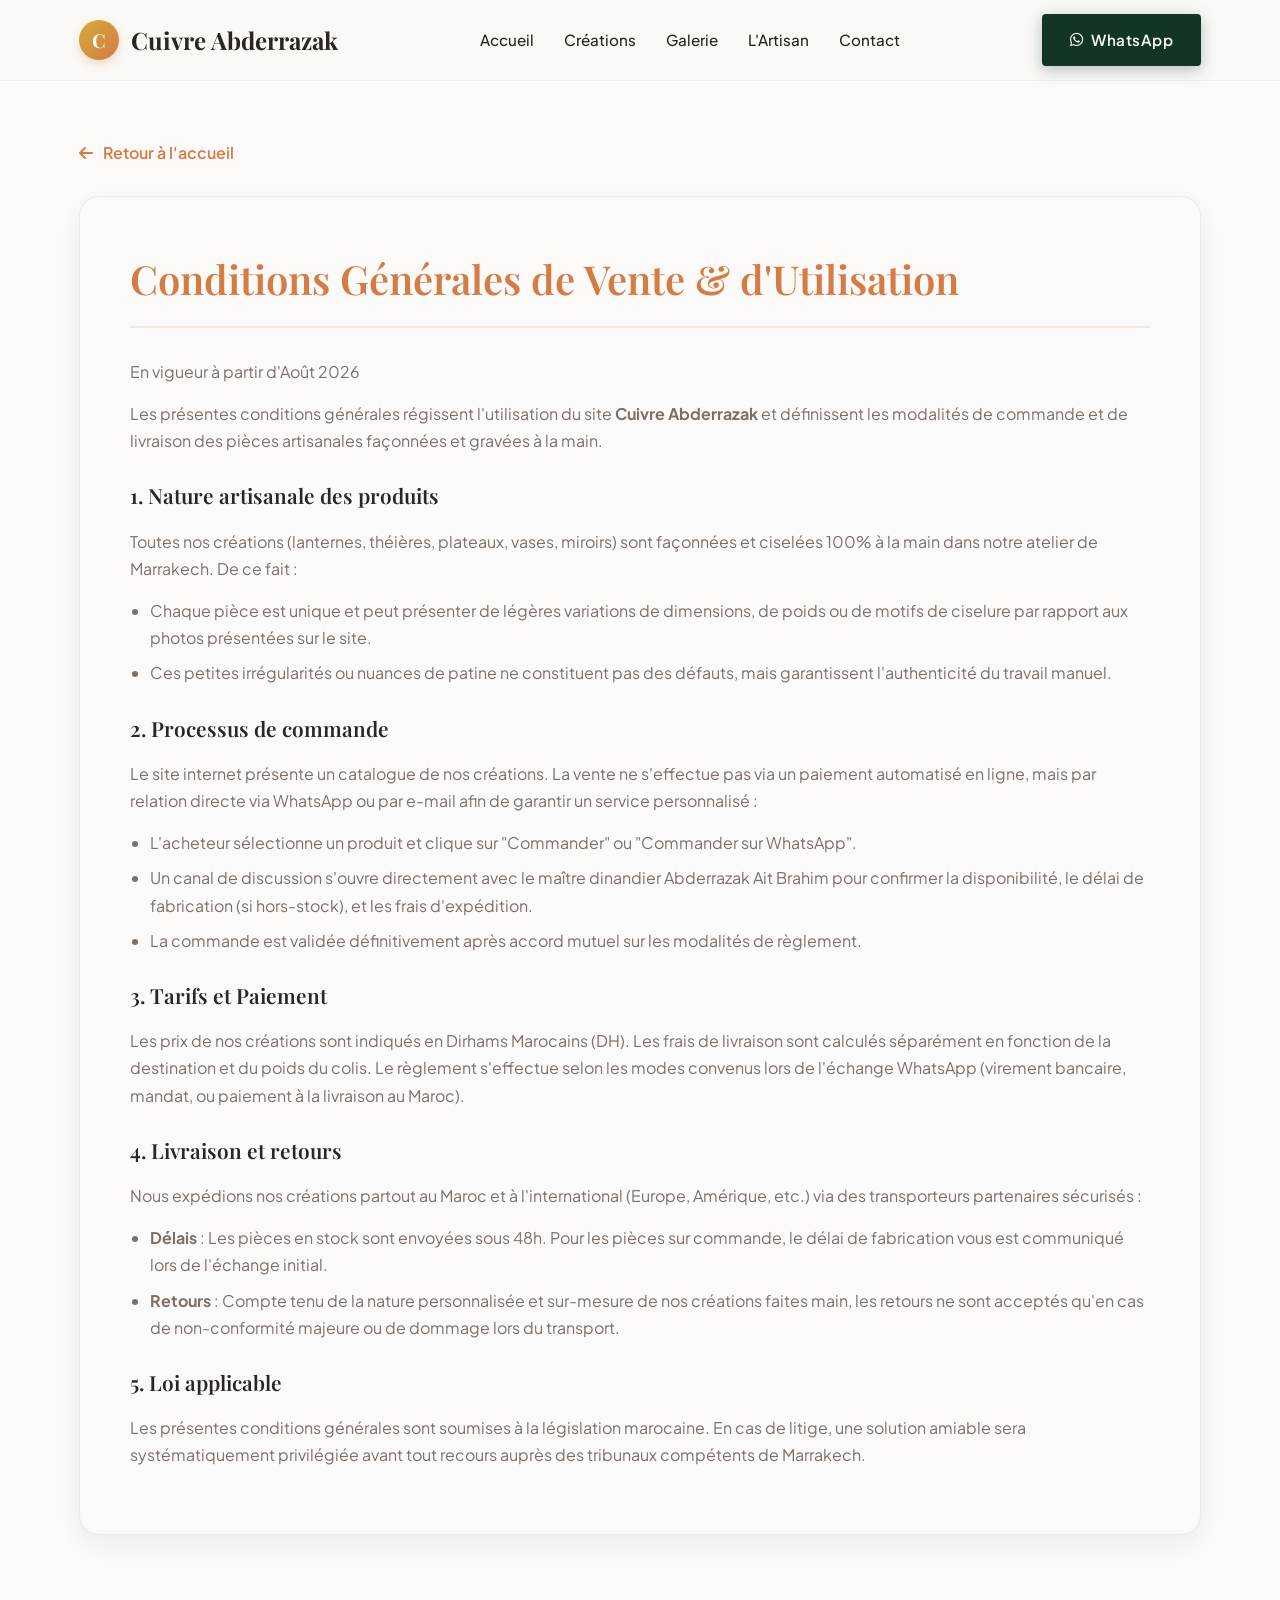
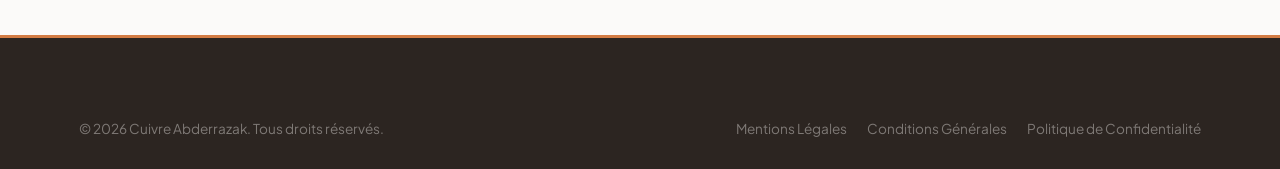
==== commit 263a861a: "Mise a jour du catalogue : integration des 16 nouveaux produits artisanaux (52 au total) et optimisa" ====
--- a/conditions-generales.html
+++ b/conditions-generales.html
@@ -77,7 +77,6 @@
                 <ul class="nav-links">
                     <li><a href="index.html#accueil">Accueil</a></li>
                     <li><a href="index.html#produits">Créations</a></li>
-                    <li><a href="index.html#savoir-faire">Savoir-Faire</a></li>
                     <li><a href="index.html#galerie">Galerie</a></li>
                     <li><a href="index.html#a-propos">L'Artisan</a></li>
                     <li><a href="index.html#contact">Contact</a></li>
--- a/styles.css
+++ b/styles.css
@@ -322,25 +322,40 @@
 .burger-menu {
     display: none;
     flex-direction: column;
-    justify-content: space-between;
-    width: 24px;
-    height: 18px;
-    background: transparent;
-    border: none;
+    justify-content: center;
+    align-items: center;
+    gap: 5px;
+    width: 36px;
+    height: 36px;
+    background: rgba(210, 125, 70, 0.1);
+    border: 1px solid rgba(210, 125, 70, 0.3);
+    border-radius: 8px;
     cursor: pointer;
     z-index: 1010;
+    padding: 6px;
+    transition: var(--transition-fast);
+}
+
+.burger-menu:hover {
+    background: var(--color-copper);
 }
 
 .burger-menu span {
-    width: 100%;
+    width: 20px;
     height: 2px;
-    background-color: var(--text-main);
+    background-color: var(--color-copper);
+    display: block;
+    border-radius: 2px;
     transition: var(--transition-smooth);
+}
+
+.burger-menu:hover span {
+    background-color: var(--text-light);
 }
 
 /* Active Burger Animation */
 .burger-menu.active span:nth-child(1) {
-    transform: translateY(8px) rotate(45deg);
+    transform: translateY(7px) rotate(45deg);
 }
 
 .burger-menu.active span:nth-child(2) {
@@ -348,7 +363,7 @@
 }
 
 .burger-menu.active span:nth-child(3) {
-    transform: translateY(-8px) rotate(-45deg);
+    transform: translateY(-7px) rotate(-45deg);
 }
 
 /* ==========================================================================
@@ -535,6 +550,13 @@
     border-radius: 30px;
     cursor: pointer;
     transition: var(--transition-smooth);
+    display: inline-flex;
+    align-items: center;
+    gap: 8px;
+}
+
+.filter-btn i {
+    font-size: 0.85rem;
 }
 
 .filter-btn.active, .filter-btn:hover {
@@ -542,6 +564,164 @@
     border-color: var(--color-copper);
     color: var(--text-light);
     box-shadow: 0 4px 10px rgba(210, 125, 70, 0.2);
+}
+
+.filter-count {
+    display: inline-flex;
+    align-items: center;
+    justify-content: center;
+    background-color: rgba(210, 125, 70, 0.12);
+    color: var(--color-copper-dark);
+    font-size: 0.75rem;
+    font-weight: 700;
+    padding: 2px 8px;
+    border-radius: 12px;
+    margin-left: 4px;
+    transition: var(--transition-fast);
+}
+
+.filter-btn.active .filter-count,
+.filter-btn:hover .filter-count {
+    background-color: rgba(255, 255, 255, 0.28);
+    color: var(--text-light);
+}
+
+.products-scroll-wrapper {
+    position: relative;
+    width: 100%;
+}
+
+/* Category Blocks & Horizontal Scroll Tracks */
+.category-block {
+    margin-bottom: 55px;
+    position: relative;
+}
+
+.category-header {
+    display: flex;
+    justify-content: space-between;
+    align-items: center;
+    margin-bottom: 18px;
+    padding-bottom: 12px;
+    border-bottom: 2px solid rgba(210, 125, 70, 0.15);
+}
+
+.category-header h3 {
+    font-size: 1.4rem;
+    color: var(--text-main);
+    display: flex;
+    align-items: center;
+    gap: 10px;
+    font-weight: 600;
+}
+
+.category-header h3 i {
+    color: var(--color-copper);
+    font-size: 1.2rem;
+}
+
+.category-count {
+    font-size: 0.85rem;
+    font-weight: 600;
+    color: var(--color-copper-dark);
+    background-color: rgba(210, 125, 70, 0.08);
+    padding: 4px 14px;
+    border-radius: 20px;
+    border: 1px solid rgba(210, 125, 70, 0.2);
+}
+
+.horizontal-track {
+    display: flex !important;
+    overflow-x: auto !important;
+    scroll-snap-type: x mandatory;
+    -webkit-overflow-scrolling: touch;
+    gap: 20px;
+    padding: 10px 5px 25px 5px;
+    scroll-behavior: smooth;
+}
+
+.horizontal-track::-webkit-scrollbar {
+    height: 6px;
+}
+
+.horizontal-track::-webkit-scrollbar-track {
+    background: rgba(210, 125, 70, 0.08);
+    border-radius: 10px;
+}
+
+.horizontal-track::-webkit-scrollbar-thumb {
+    background: var(--color-copper);
+    border-radius: 10px;
+}
+
+.horizontal-track .product-card {
+    flex: 0 0 280px;
+    min-width: 280px;
+    scroll-snap-align: start;
+}
+
+.products-scroll-btn {
+    display: flex;
+    position: absolute;
+    top: 50%;
+    transform: translateY(-50%);
+    width: 44px;
+    height: 44px;
+    border-radius: 50%;
+    background-color: rgba(250, 248, 245, 0.95);
+    border: 1px solid rgba(210, 125, 70, 0.3);
+    color: var(--color-copper);
+    font-size: 1.1rem;
+    cursor: pointer;
+    z-index: 20;
+    box-shadow: 0 4px 15px rgba(0, 0, 0, 0.12);
+    transition: var(--transition-smooth);
+    align-items: center;
+    justify-content: center;
+}
+
+.products-scroll-btn:hover {
+    background-color: var(--color-copper);
+    color: var(--text-light);
+    transform: translateY(-50%) scale(1.1);
+}
+
+.products-scroll-btn.prev {
+    left: -15px;
+}
+
+.products-scroll-btn.next {
+    right: -15px;
+}
+
+.mobile-scroll-hint {
+    display: none;
+}
+
+/* Nav backdrop overlay */
+.nav-overlay {
+    position: fixed;
+    top: 0;
+    left: 0;
+    width: 100vw;
+    height: 100vh;
+    background-color: rgba(24, 18, 14, 0.5);
+    backdrop-filter: blur(4px);
+    -webkit-backdrop-filter: blur(4px);
+    z-index: 1002;
+    opacity: 0;
+    visibility: hidden;
+    transition: opacity 0.3s ease, visibility 0.3s ease;
+}
+
+.nav-overlay.active {
+    opacity: 1;
+    visibility: visible;
+}
+
+/* Mobile bottom bar (hidden by default on desktop) */
+.mobile-bottom-bar {
+    display: none;
 }
 
 .products-grid {
@@ -618,30 +798,40 @@
 }
 
 .product-content {
-    padding: 25px;
+    padding: 22px 20px;
     display: flex;
     flex-direction: column;
     flex-grow: 1;
 }
 
-.product-meta {
-    display: flex;
-    justify-content: space-between;
-    align-items: baseline;
+.product-title {
+    font-size: 1.15rem;
+    font-weight: 600;
+    line-height: 1.35;
+    margin-bottom: 8px;
+    color: var(--text-main);
+    width: 100%;
+}
+
+.product-price-wrapper {
     margin-bottom: 12px;
-}
-
-.product-title {
-    font-size: 1.25rem;
-    font-weight: 600;
-    margin-bottom: 0;
+    display: flex;
+    align-items: center;
 }
 
 .product-price {
     font-family: var(--font-body);
     font-weight: 700;
-    color: var(--color-copper);
-    font-size: 1.15rem;
+    color: var(--color-copper-dark);
+    background-color: rgba(210, 125, 70, 0.12);
+    padding: 5px 14px;
+    border-radius: 20px;
+    font-size: 1.02rem;
+    white-space: nowrap;
+    display: inline-flex;
+    align-items: center;
+    justify-content: center;
+    border: 1px solid rgba(210, 125, 70, 0.25);
 }
 
 .product-description {
@@ -758,7 +948,8 @@
     background-color: white;
 }
 
-.modal-main-image-container img {
+.modal-main-image-container img,
+.modal-main-image-container video {
     width: 100%;
     height: 100%;
     object-fit: cover;
@@ -791,6 +982,21 @@
     object-fit: cover;
 }
 
+.thumbnail-btn.video-thumb {
+    display: flex;
+    align-items: center;
+    justify-content: center;
+    background: #1e1b18;
+    border: 2px solid rgba(210, 125, 70, 0.3);
+}
+
+.thumbnail-btn.video-thumb:hover,
+.thumbnail-btn.video-thumb.active {
+    border-color: var(--color-copper);
+    background: #2a2420;
+    box-shadow: 0 0 10px rgba(210, 125, 70, 0.4);
+}
+
 .modal-details {
     padding: 50px 40px;
     display: flex;
@@ -865,6 +1071,154 @@
 
 .modal-actions .btn {
     flex: 1;
+}
+
+/* ==========================================================================
+   COMMENT COMMANDER SECTION
+   ========================================================================== */
+.commander-section {
+    background-color: var(--bg-secondary);
+    padding: 100px 0;
+}
+
+.commander-steps {
+    display: flex;
+    align-items: flex-start;
+    justify-content: center;
+    gap: 0;
+    margin: 60px 0 70px 0;
+    flex-wrap: wrap;
+}
+
+.commander-step {
+    flex: 1;
+    min-width: 160px;
+    max-width: 200px;
+    display: flex;
+    flex-direction: column;
+    align-items: center;
+    text-align: center;
+    padding: 0 10px;
+}
+
+.commander-step-icon {
+    position: relative;
+    width: 90px;
+    height: 90px;
+    border-radius: 50%;
+    background: var(--bg-primary);
+    border: 2px solid var(--color-copper-light);
+    display: flex;
+    align-items: center;
+    justify-content: center;
+    font-size: 1.7rem;
+    color: var(--color-copper);
+    margin-bottom: 18px;
+    box-shadow: var(--shadow-sm);
+    transition: var(--transition-smooth);
+}
+
+.commander-step:hover .commander-step-icon {
+    background: var(--color-copper);
+    color: var(--text-light);
+    border-color: var(--color-copper);
+    transform: scale(1.1);
+    box-shadow: 0 10px 25px rgba(210, 125, 70, 0.3);
+}
+
+.commander-step-num {
+    position: absolute;
+    top: -6px;
+    right: 4px;
+    width: 26px;
+    height: 26px;
+    border-radius: 50%;
+    background: var(--color-gold);
+    color: #fff;
+    font-size: 0.75rem;
+    font-weight: 700;
+    display: flex;
+    align-items: center;
+    justify-content: center;
+    box-shadow: var(--shadow-sm);
+}
+
+.commander-step h3 {
+    font-size: 1rem;
+    font-weight: 600;
+    margin-bottom: 10px;
+    color: var(--text-main);
+}
+
+.commander-step p {
+    font-size: 0.82rem;
+    color: var(--text-muted);
+    line-height: 1.5;
+}
+
+.commander-step-arrow {
+    display: flex;
+    align-items: center;
+    padding-top: 35px;
+    color: var(--color-copper-light);
+    font-size: 1.1rem;
+    flex-shrink: 0;
+}
+
+.commander-cta {
+    display: flex;
+    flex-direction: column;
+    align-items: center;
+    gap: 40px;
+    margin-top: 20px;
+}
+
+.commander-info-cards {
+    display: grid;
+    grid-template-columns: repeat(3, 1fr);
+    gap: 25px;
+    width: 100%;
+    max-width: 1000px;
+}
+
+.commander-info-card {
+    background: var(--bg-primary);
+    border: 1px solid rgba(210, 125, 70, 0.15);
+    border-radius: var(--border-radius-md);
+    padding: 30px 25px;
+    text-align: center;
+    transition: var(--transition-smooth);
+}
+
+.commander-info-card:hover {
+    border-color: var(--color-copper);
+    transform: translateY(-5px);
+    box-shadow: 0 12px 35px rgba(210, 125, 70, 0.15);
+}
+
+.commander-info-card i {
+    font-size: 2rem;
+    color: var(--color-copper);
+    margin-bottom: 15px;
+    display: block;
+}
+
+.commander-info-card h4 {
+    font-size: 1.05rem;
+    font-weight: 600;
+    margin-bottom: 10px;
+    color: var(--text-main);
+}
+
+.commander-info-card p {
+    font-size: 0.875rem;
+    color: var(--text-muted);
+    line-height: 1.6;
+}
+
+.btn-lg {
+    padding: 16px 40px;
+    font-size: 1.05rem;
 }
 
 /* ==========================================================================
@@ -1664,7 +2018,12 @@
     }
     
     .nav-actions {
-        display: none; /* Hide secondary buttons on mobile, keep clean */
+        display: flex;
+        align-items: center;
+    }
+    
+    #nav-whatsapp-link {
+        display: none;
     }
     
     .hero-content h1 {
@@ -1753,6 +2112,174 @@
     .contact-form-wrapper {
         padding: 30px 20px;
     }
+
+    /* Horizontal Products Scroll Carousel on Mobile */
+    .products-filter {
+        justify-content: flex-start;
+        overflow-x: auto;
+        flex-wrap: nowrap;
+        padding-bottom: 12px;
+        scroll-snap-type: x mandatory;
+        -webkit-overflow-scrolling: touch;
+        scrollbar-width: none;
+        -ms-overflow-style: none;
+    }
+    
+    .products-filter::-webkit-scrollbar {
+        display: none;
+    }
+    
+    .products-filter .filter-btn {
+        flex-shrink: 0;
+        scroll-snap-align: start;
+        padding: 8px 18px;
+        font-size: 0.85rem;
+    }
+    
+    .products-scroll-wrapper {
+        margin: 0 -15px;
+        padding: 0 10px;
+    }
+
+    .products-grid {
+        display: flex;
+        overflow-x: auto;
+        scroll-snap-type: x mandatory;
+        -webkit-overflow-scrolling: touch;
+        gap: 16px;
+        padding: 10px 10px 20px 10px;
+        scroll-behavior: smooth;
+        scrollbar-width: thin;
+        scrollbar-color: var(--color-copper) transparent;
+    }
+
+    /* Custom horizontal scrollbar for mobile product carousel */
+    .products-grid::-webkit-scrollbar {
+        height: 6px;
+    }
+    .products-grid::-webkit-scrollbar-track {
+        background: rgba(210, 125, 70, 0.08);
+        border-radius: 10px;
+    }
+    .products-grid::-webkit-scrollbar-thumb {
+        background: var(--color-copper);
+        border-radius: 10px;
+    }
+
+    .product-card {
+        flex: 0 0 82%;
+        min-width: 260px;
+        max-width: 310px;
+        scroll-snap-align: center;
+        scroll-snap-stop: always;
+    }
+
+    .product-content {
+        padding: 16px 14px;
+    }
+
+    .product-title {
+        font-size: 1.02rem;
+        line-height: 1.35;
+        margin-bottom: 6px;
+    }
+
+    .product-price-wrapper {
+        margin-bottom: 10px;
+        display: flex;
+    }
+
+    .product-price {
+        font-size: 0.92rem;
+        padding: 4px 12px;
+        white-space: nowrap;
+    }
+
+    .product-description {
+        font-size: 0.85rem;
+        margin-bottom: 14px;
+        line-height: 1.45;
+    }
+
+    .mobile-scroll-hint {
+        display: flex;
+        align-items: center;
+        justify-content: center;
+        gap: 8px;
+        margin-top: 15px;
+        color: var(--color-copper);
+        font-size: 0.85rem;
+        font-weight: 600;
+        animation: swipeHintPulse 2s infinite ease-in-out;
+    }
+
+    .products-scroll-btn {
+        display: flex;
+        opacity: 0.9;
+        width: 38px;
+        height: 38px;
+        font-size: 0.95rem;
+    }
+    
+    .products-scroll-btn.prev {
+        left: 0;
+    }
+    
+    .products-scroll-btn.next {
+        right: 0;
+    }
+
+    /* Mobile Floating Action Bar */
+    .mobile-bottom-bar {
+        display: flex;
+        position: fixed;
+        bottom: 0;
+        left: 0;
+        right: 0;
+        background-color: rgba(250, 248, 245, 0.95);
+        backdrop-filter: blur(12px);
+        -webkit-backdrop-filter: blur(12px);
+        border-top: 1px solid rgba(210, 125, 70, 0.2);
+        padding: 10px 15px;
+        gap: 12px;
+        z-index: 999;
+        box-shadow: 0 -5px 20px rgba(0, 0, 0, 0.08);
+    }
+
+    .mobile-bottom-btn {
+        flex: 1;
+        display: flex;
+        align-items: center;
+        justify-content: center;
+        gap: 8px;
+        padding: 12px;
+        border-radius: 30px;
+        font-weight: 600;
+        font-size: 0.88rem;
+        transition: var(--transition-smooth);
+        text-align: center;
+    }
+
+    .mobile-bottom-btn.whatsapp {
+        background-color: var(--color-green);
+        color: #fff;
+        box-shadow: 0 4px 12px rgba(18, 53, 36, 0.25);
+    }
+
+    .mobile-bottom-btn.call {
+        background-color: var(--color-copper);
+        color: #fff;
+        box-shadow: 0 4px 12px rgba(210, 125, 70, 0.25);
+    }
+
+    footer {
+        padding-bottom: 90px;
+    }
+}
+
+@keyframes swipeHintPulse {
+    0%, 100% { transform: translateX(0); opacity: 0.7; }
+    50% { transform: translateX(5px); opacity: 1; }
 }
 
 @media (max-width: 480px) {
@@ -1777,4 +2304,40 @@
     .modal-actions {
         flex-direction: column;
     }
-}
+
+    .commander-info-cards {
+        grid-template-columns: 1fr;
+    }
+}
+
+@media (max-width: 768px) {
+    .commander-steps {
+        flex-direction: column;
+        align-items: center;
+        gap: 30px;
+        margin: 40px 0 50px 0;
+    }
+
+    .commander-step {
+        flex-direction: row;
+        text-align: left;
+        max-width: 100%;
+        width: 100%;
+        gap: 20px;
+        padding: 0;
+    }
+
+    .commander-step-icon {
+        margin-bottom: 0;
+        flex-shrink: 0;
+    }
+
+    .commander-step-arrow {
+        transform: rotate(90deg);
+        padding-top: 0;
+    }
+
+    .commander-info-cards {
+        grid-template-columns: 1fr;
+    }
+}
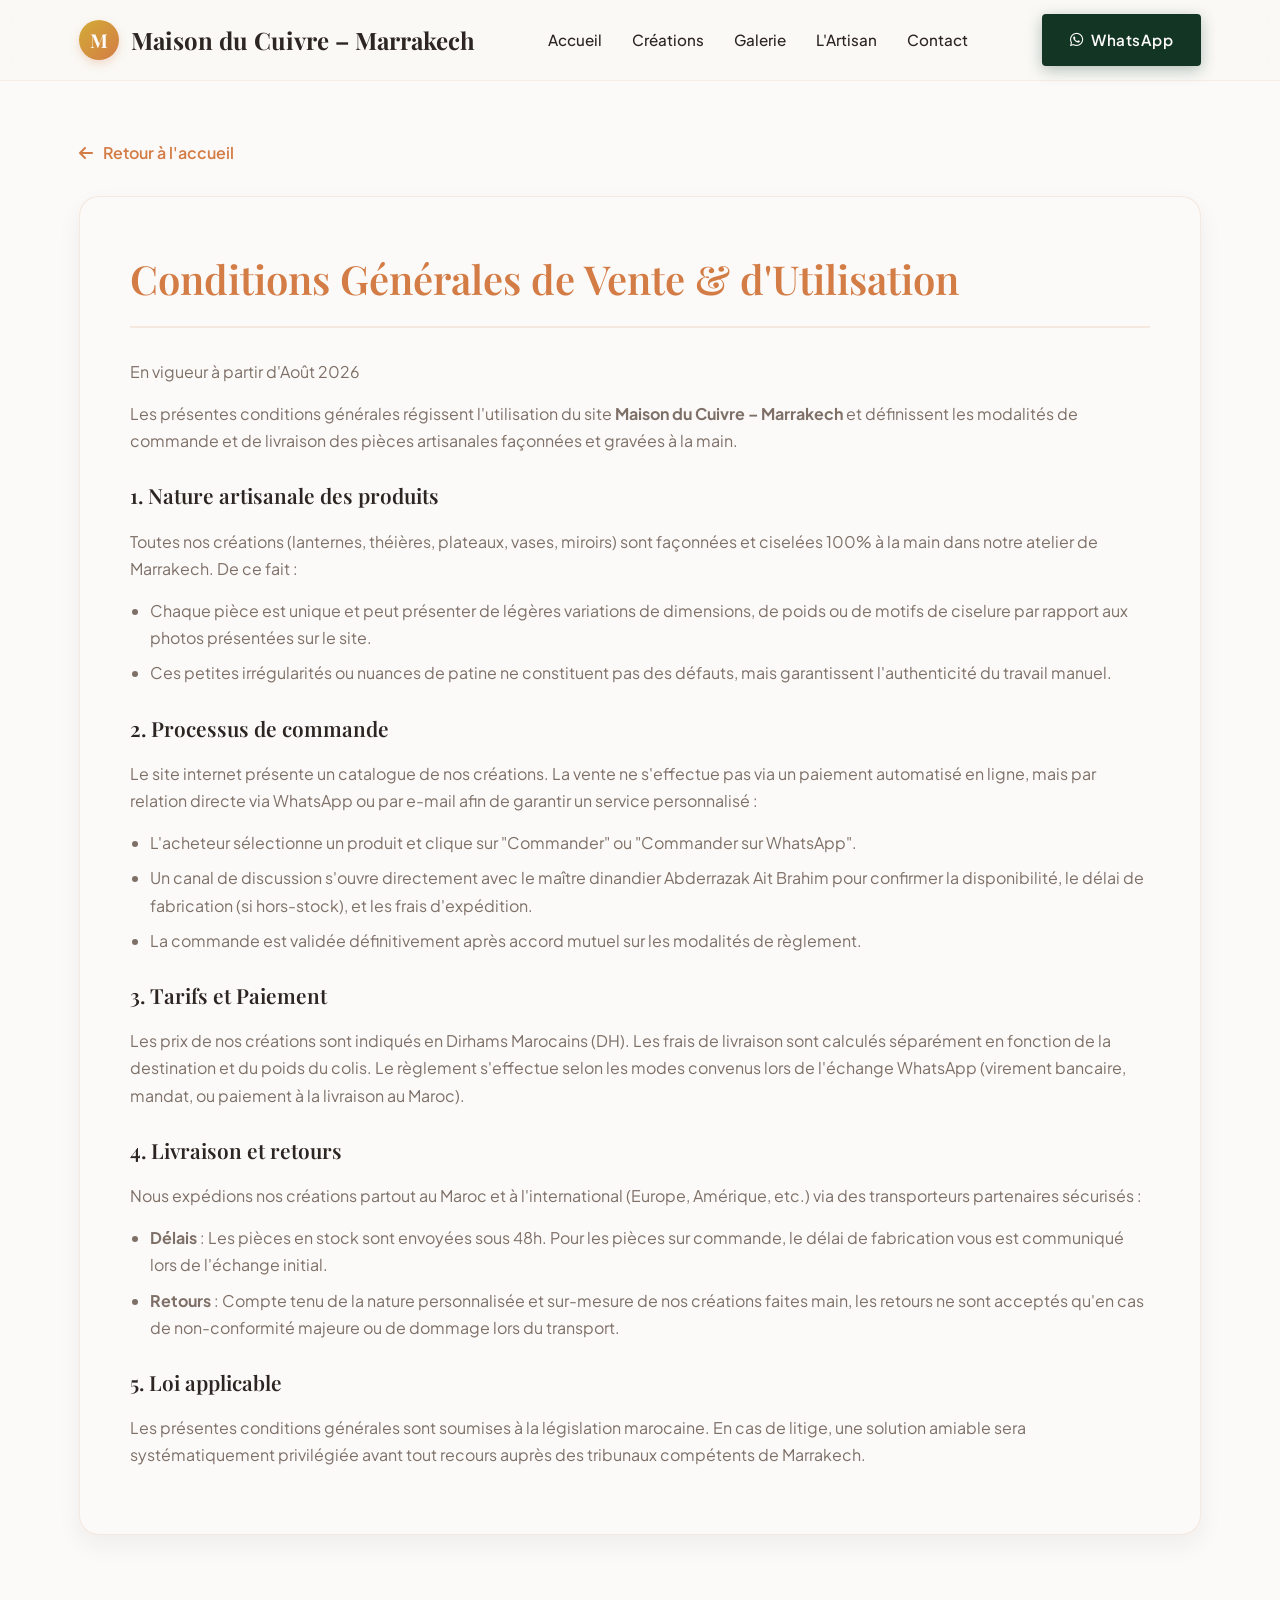
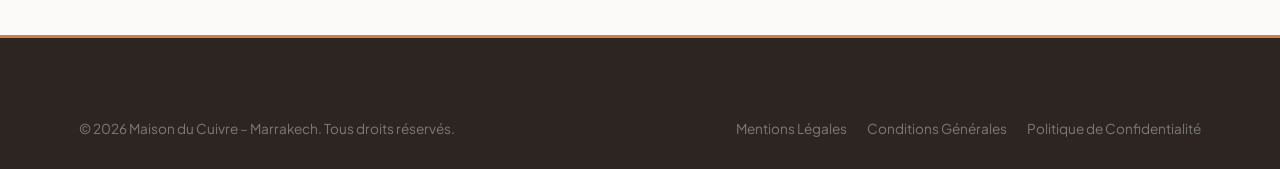
==== commit b5af54d5: "Initial commit" ====
--- a/conditions-generales.html
+++ b/conditions-generales.html
@@ -3,7 +3,7 @@
 <head>
     <meta charset="UTF-8">
     <meta name="viewport" content="width=device-width, initial-scale=1.0">
-    <title>Conditions Générales - Cuivre Abderrazak</title>
+    <title>Conditions Générales - Maison du Cuivre – Marrakech</title>
     <!-- Google Fonts -->
     <link rel="preconnect" href="https://fonts.googleapis.com">
     <link rel="preconnect" href="https://fonts.gstatic.com" crossorigin>
@@ -70,8 +70,8 @@
     <header>
         <div class="container header-container">
             <a href="index.html" class="logo">
-                <div class="logo-icon">C</div>
-                <span>Cuivre Abderrazak</span>
+                <div class="logo-icon">M</div>
+                <span>Maison du Cuivre – Marrakech</span>
             </a>
             <nav>
                 <ul class="nav-links">
@@ -99,7 +99,7 @@
                 <h1>Conditions Générales de Vente & d'Utilisation</h1>
                 <p>En vigueur à partir d'Août 2026</p>
                 <p>
-                    Les présentes conditions générales régissent l'utilisation du site <strong>Cuivre Abderrazak</strong> et définissent les modalités de commande et de livraison des pièces artisanales façonnées et gravées à la main.
+                    Les présentes conditions générales régissent l'utilisation du site <strong>Maison du Cuivre – Marrakech</strong> et définissent les modalités de commande et de livraison des pièces artisanales façonnées et gravées à la main.
                 </p>
 
                 <h3>1. Nature artisanale des produits</h3>
@@ -146,7 +146,7 @@
     <!-- FOOTER -->
     <footer>
         <div class="container footer-bottom" style="border-top: none; padding-top: 0;">
-            <p>&copy; 2026 Cuivre Abderrazak. Tous droits réservés.</p>
+            <p>&copy; 2026 Maison du Cuivre – Marrakech. Tous droits réservés.</p>
             <div class="footer-bottom-links">
                 <a href="mentions-legales.html">Mentions Légales</a>
                 <a href="conditions-generales.html">Conditions Générales</a>
--- a/styles.css
+++ b/styles.css
@@ -817,6 +817,8 @@
     margin-bottom: 12px;
     display: flex;
     align-items: center;
+    gap: 8px;
+    flex-wrap: wrap;
 }
 
 .product-price {
@@ -832,6 +834,21 @@
     align-items: center;
     justify-content: center;
     border: 1px solid rgba(210, 125, 70, 0.25);
+}
+
+.product-price-eur {
+    font-family: var(--font-body);
+    font-weight: 600;
+    color: var(--color-copper);
+    background-color: rgba(210, 125, 70, 0.08);
+    padding: 5px 12px;
+    border-radius: 20px;
+    font-size: 0.92rem;
+    white-space: nowrap;
+    display: inline-flex;
+    align-items: center;
+    justify-content: center;
+    border: 1px dashed rgba(210, 125, 70, 0.35);
 }
 
 .product-description {
@@ -1024,6 +1041,16 @@
     font-weight: 700;
     color: var(--color-copper);
     margin-bottom: 25px;
+    display: flex;
+    align-items: baseline;
+    gap: 12px;
+    flex-wrap: wrap;
+}
+
+.modal-price-eur {
+    font-size: 1.15rem;
+    font-weight: 600;
+    color: var(--text-muted);
 }
 
 .modal-divider {
@@ -2187,11 +2214,19 @@
     .product-price-wrapper {
         margin-bottom: 10px;
         display: flex;
+        gap: 6px;
+        flex-wrap: wrap;
     }
 
     .product-price {
         font-size: 0.92rem;
         padding: 4px 12px;
+        white-space: nowrap;
+    }
+
+    .product-price-eur {
+        font-size: 0.85rem;
+        padding: 4px 10px;
         white-space: nowrap;
     }
 
